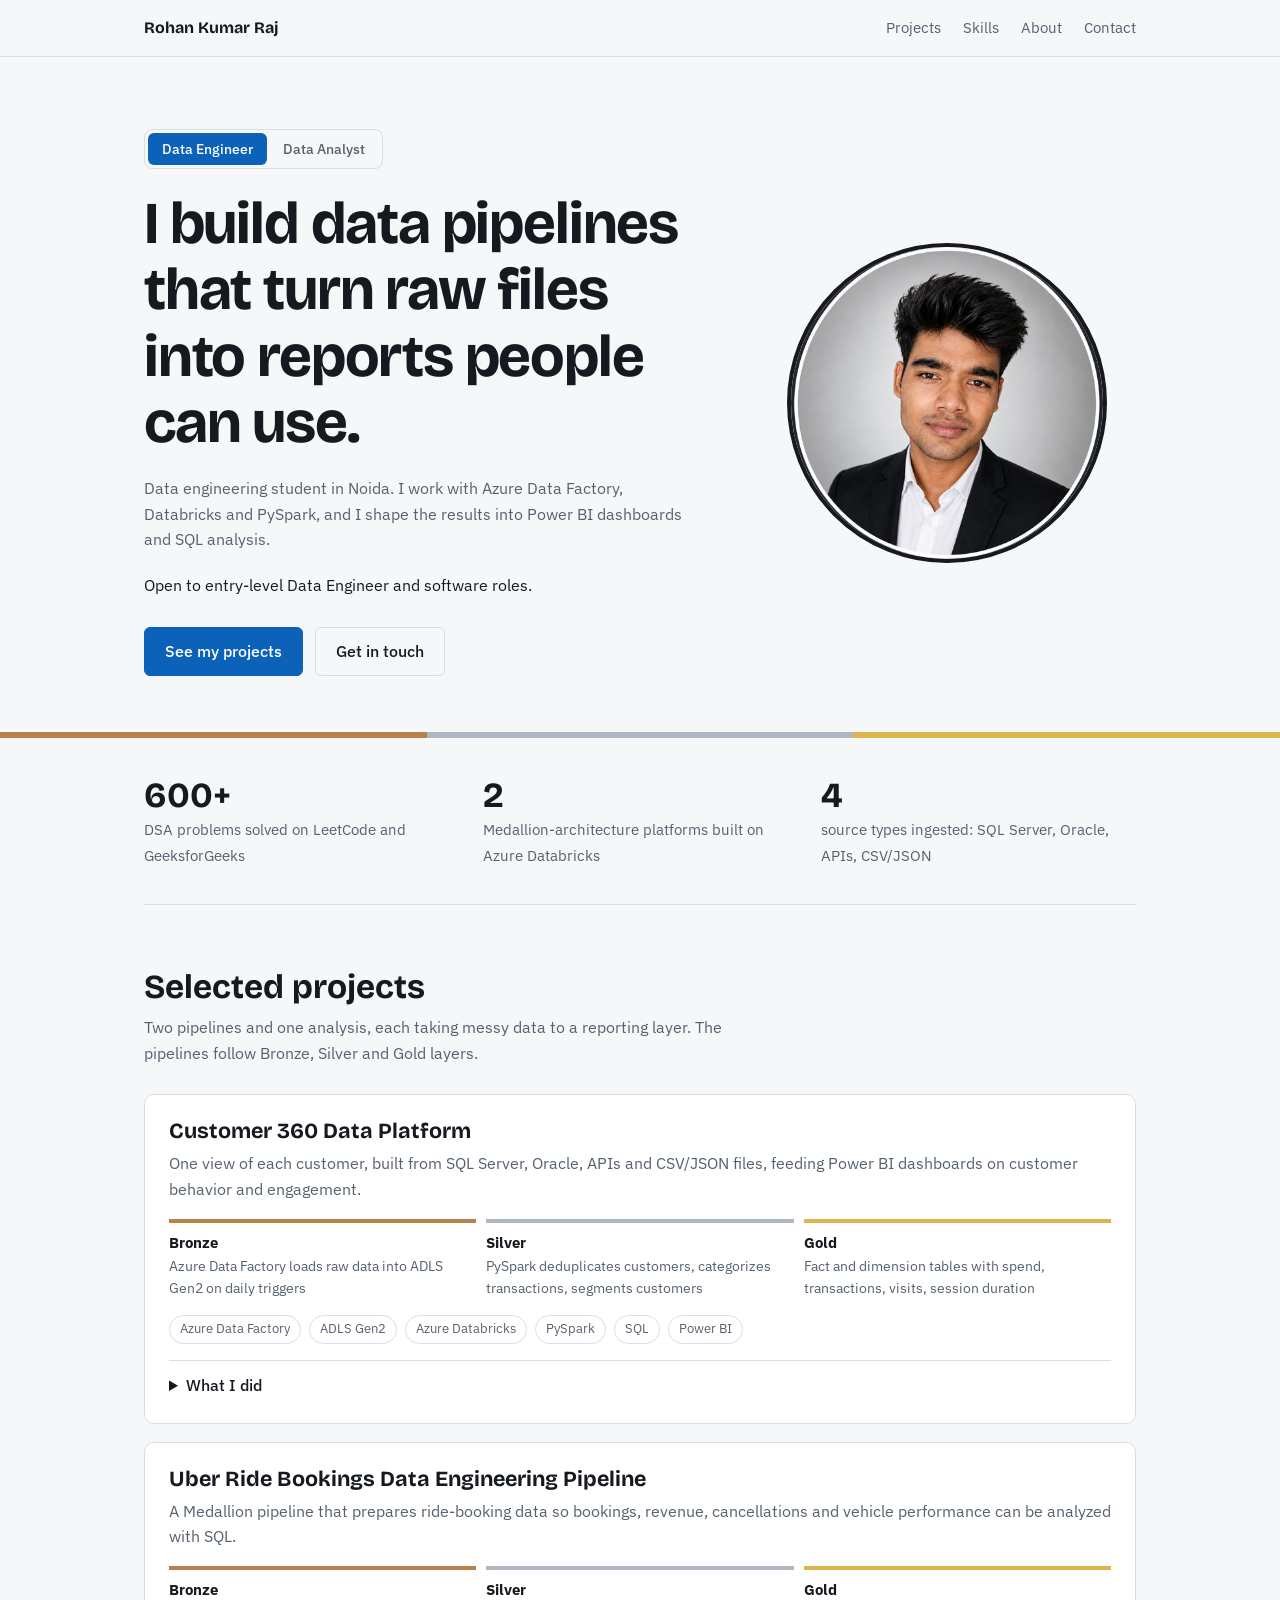
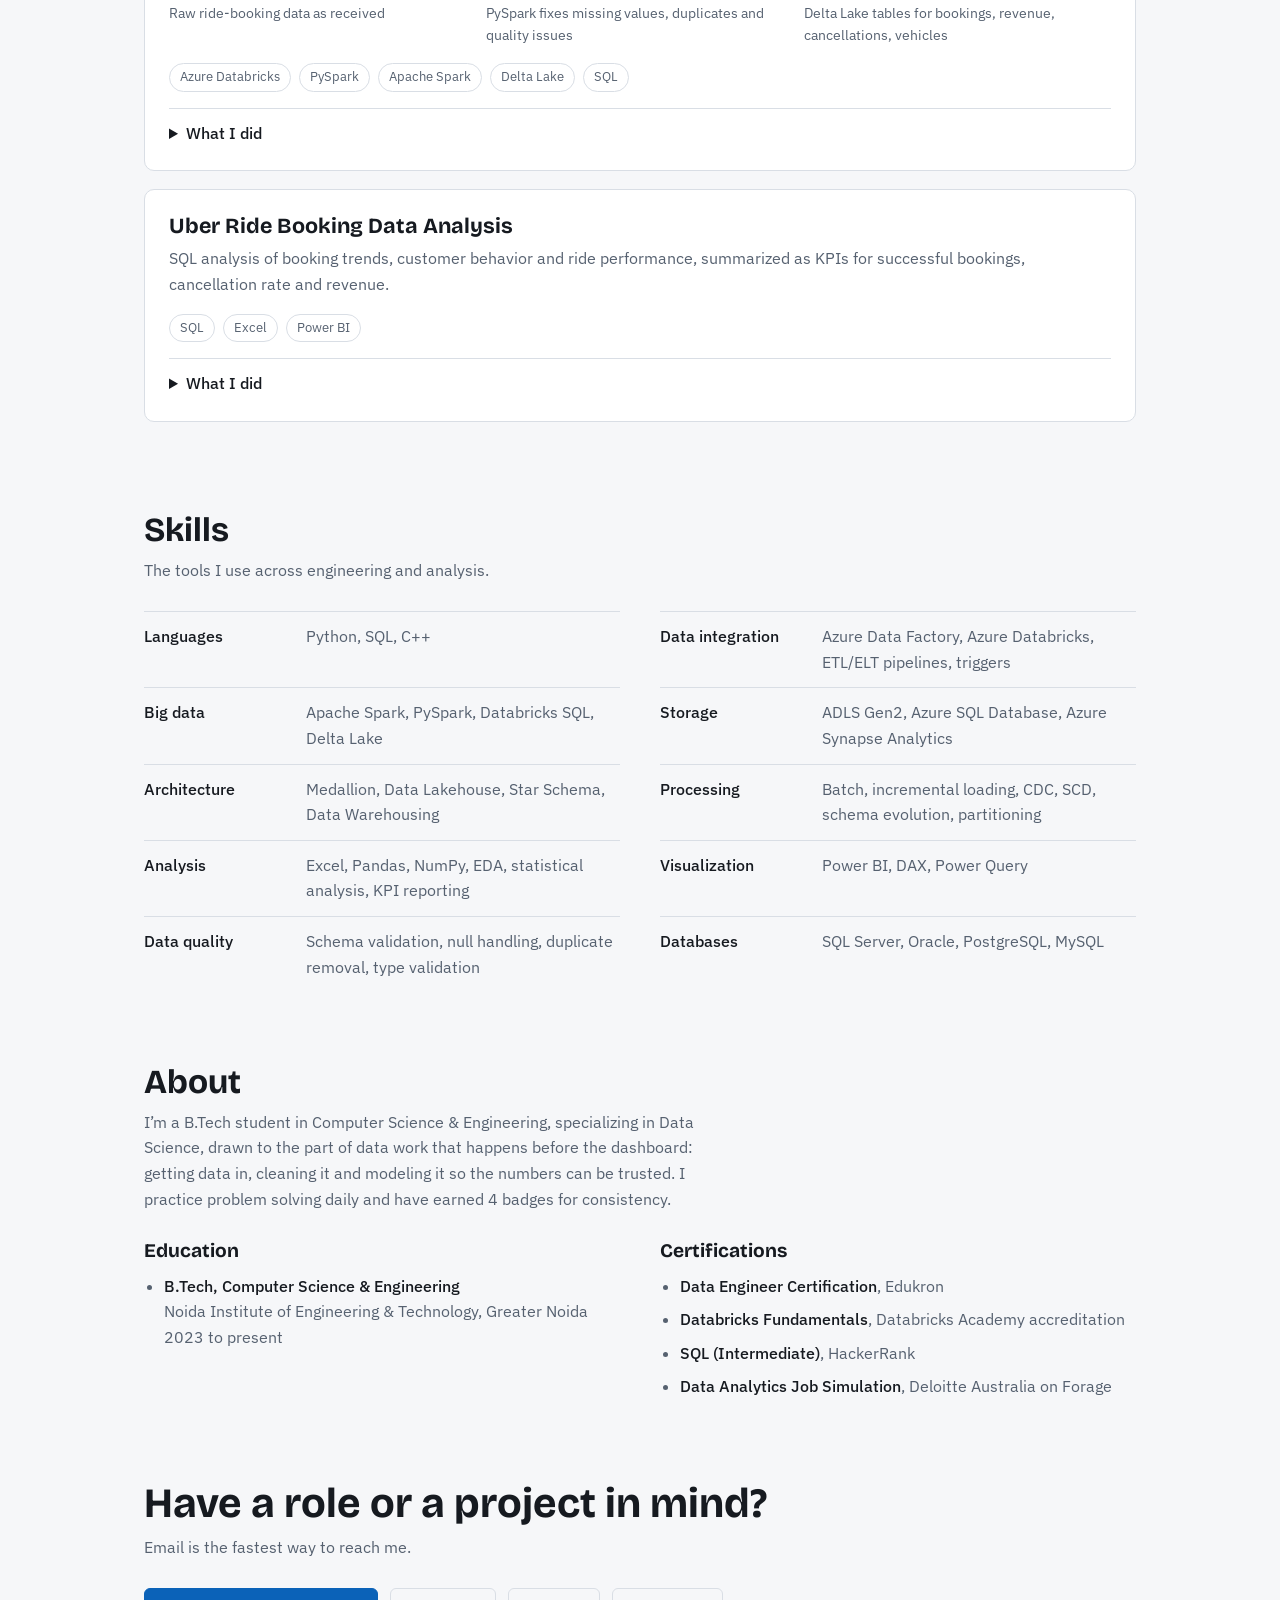
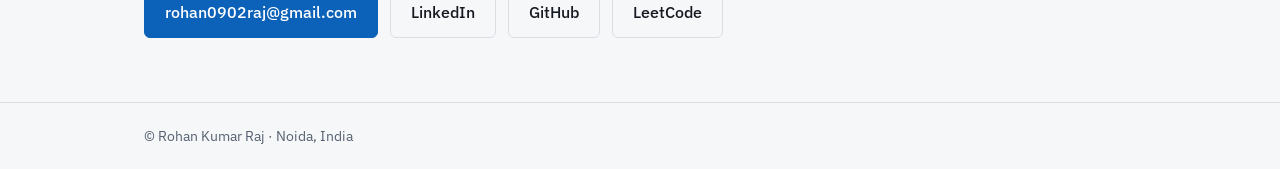
==== index.html @ 20a722bd "Add files via upload" ====
<!DOCTYPE html>
<html lang="en">
<head>
<meta charset="utf-8">
<meta name="viewport" content="width=device-width, initial-scale=1, viewport-fit=cover">
<title>Rohan Kumar Raj | Data Engineer</title>
<meta name="description" content="Rohan Kumar Raj, data engineering student building Azure and Databricks pipelines on Medallion architecture.">
<link rel="preconnect" href="https://fonts.googleapis.com">
<link href="https://fonts.googleapis.com/css2?family=Bricolage+Grotesque:wght@500;700&family=IBM+Plex+Sans:wght@400;500&display=swap" rel="stylesheet">
<style>
:root{--bg:#14171c;--surface:#1c2027;--line:#2c323b;--text:#e9ecf0;--muted:#9aa4b0;--accent:#7cc0ff;--bronze:#b9814a;--silver:#aeb8c4;--gold:#dcb54e;
box-sizing:border-box;padding-top:env(safe-area-inset-top,0px);padding-bottom:env(safe-area-inset-bottom,0px)}
@media(prefers-color-scheme:light){:root:not([data-theme="dark"]){--on-accent:#fff;--bg:#f6f7f9;--surface:#fff;--line:#d9dee5;--text:#161a20;--muted:#566170;--accent:#0b62b8}}
:root[data-theme="light"]{--on-accent:#fff;--bg:#f6f7f9;--surface:#fff;--line:#d9dee5;--text:#161a20;--muted:#566170;--accent:#0b62b8}
html{scroll-padding-top:70px;scroll-behavior:smooth}
*,*::before,*::after{box-sizing:inherit}
body{margin:0;background:var(--bg);color:var(--text);font:400 16px/1.6 "IBM Plex Sans",system-ui,sans-serif}
h1,h2,h3{font-family:"Bricolage Grotesque","IBM Plex Sans",sans-serif;line-height:1.12;margin:0}
a{color:inherit}
:focus-visible{outline:2px solid var(--accent);outline-offset:3px}
.wrap{max-width:1040px;margin:0 auto;padding:0 24px}
header{position:sticky;top:env(safe-area-inset-top,0px);background:var(--bg);border-bottom:1px solid var(--line);z-index:5}
header .wrap{display:flex;justify-content:space-between;align-items:center;height:56px}
nav{display:flex;gap:22px;font-size:15px}
nav a{text-decoration:none;color:var(--muted)}nav a:hover{color:var(--text)}
.logo{font-family:"Bricolage Grotesque",sans-serif;font-weight:700;text-decoration:none}
.hero{display:grid;grid-template-columns:1.5fr 1fr;gap:48px;align-items:center;padding:72px 0 56px}
.hero h1{font-size:clamp(2.2rem,5.2vw,3.7rem);font-weight:700;letter-spacing:-.02em}
.hero p{color:var(--muted);max-width:56ch;margin:20px 0 0}
.hero .open{color:var(--text)}
.btns{display:flex;gap:12px;margin-top:28px;flex-wrap:wrap}
.btn{padding:11px 20px;border-radius:6px;text-decoration:none;font-weight:500;border:1px solid var(--line)}
.btn.main{background:var(--accent);color:var(--on-accent,#0a1118);border-color:var(--accent)}
.photo{position:relative;justify-self:center;width:min(100%,320px)}
.photo img{width:100%;aspect-ratio:1;border-radius:50%;display:block;border:4px solid var(--text)}
.switch{display:inline-flex;border:1px solid var(--line);border-radius:8px;padding:3px;margin-bottom:22px;gap:2px}.switch button{font:500 14px "IBM Plex Sans",system-ui,sans-serif;color:var(--muted);background:none;border:0;padding:7px 14px;border-radius:6px;cursor:pointer}.switch button[aria-pressed=true]{background:var(--accent);color:var(--on-accent,#0a1118)}.ana{display:none}body[data-view=ana] .ana{display:revert}body[data-view=ana] .eng{display:none}.projs{display:flex;flex-direction:column}body[data-view=ana] .p-ana{order:-1}.bands{display:flex;height:6px}.bands i{flex:1}.bands i:nth-child(1){background:var(--bronze)}.bands i:nth-child(2){background:var(--silver)}.bands i:nth-child(3){background:var(--gold)}
.stats{display:grid;grid-template-columns:repeat(3,1fr);gap:24px;padding:36px 0;border-bottom:1px solid var(--line)}
.stats b{display:block;font:700 2.2rem "Bricolage Grotesque",sans-serif}
.stats span{color:var(--muted);font-size:15px}
section{padding:64px 0 8px}
h2{font-size:clamp(1.6rem,3vw,2.1rem);margin-bottom:8px}
.sub{color:var(--muted);margin:0 0 28px;max-width:60ch}
.proj{background:var(--surface);border:1px solid var(--line);border-radius:10px;padding:24px;margin-bottom:18px}
.proj h3{font-size:1.35rem}
.proj .out{color:var(--muted);margin:8px 0 16px}
.layers{display:grid;grid-template-columns:repeat(3,1fr);gap:10px;margin:0 0 16px}
.layers div{border-top:4px solid;padding:8px 0 0;font-size:14px;color:var(--muted)}
.layers b{display:block;color:var(--text);font-size:15px}
.layers .b{border-color:var(--bronze)}.layers .s{border-color:var(--silver)}.layers .g{border-color:var(--gold)}
.tags{display:flex;flex-wrap:wrap;gap:8px;list-style:none;padding:0;margin:0}
.tags li{font-size:13px;padding:3px 10px;border:1px solid var(--line);border-radius:99px;color:var(--muted)}
details{margin-top:16px;border-top:1px solid var(--line);padding-top:12px}
summary{cursor:pointer;font-weight:500}
details ul{margin:12px 0 0;padding-left:20px;color:var(--muted)}details li{margin-bottom:6px}
.skills{display:grid;grid-template-columns:repeat(2,1fr);gap:0 40px}
.skills div{display:grid;grid-template-columns:150px 1fr;gap:12px;padding:12px 0;border-top:1px solid var(--line)}
.skills dt{font-weight:500}.skills dd{margin:0;color:var(--muted)}
.two{display:grid;grid-template-columns:1fr 1fr;gap:40px}
.two h3{font-size:1.2rem;margin-bottom:12px}
.two ul{padding-left:20px;margin:0;color:var(--muted)}.two li{margin-bottom:8px}
.two li strong{color:var(--text);font-weight:500}
.contact{text-align:left;padding:64px 0}
.contact h2{font-size:clamp(1.8rem,3.6vw,2.6rem)}
footer{border-top:1px solid var(--line);padding:22px 0;color:var(--muted);font-size:14px}
@media(max-width:760px){.hero,.two,.skills{grid-template-columns:1fr}.hero{padding-top:40px}.photo{order:-1;width:200px;justify-self:start}.stats{grid-template-columns:1fr 1fr 1fr;gap:12px}.stats b{font-size:1.6rem}.skills div{grid-template-columns:120px 1fr}.layers{grid-template-columns:1fr}nav{gap:14px;font-size:14px}.logo{display:none}}
@media(prefers-reduced-motion:reduce){html{scroll-behavior:auto}}
</style>
</head>
<body>
<header><div class="wrap"><a class="logo" href="#top">Rohan Kumar Raj</a>
<nav aria-label="Main"><a href="#projects">Projects</a><a href="#skills">Skills</a><a href="#about">About</a><a href="#contact">Contact</a></nav></div></header>
<main id="top">
<div class="wrap">
<div class="hero">
<div>
<div class="switch" role="group" aria-label="Choose a view"><button type="button" data-v="eng" aria-pressed="true">Data Engineer</button><button type="button" data-v="ana" aria-pressed="false">Data Analyst</button></div>
<h1 class="eng">I build data pipelines that turn raw files into reports people can use.</h1>
<h1 class="ana">I turn raw data into KPIs and insights people can act on.</h1>
<p class="eng">Data engineering student in Noida. I work with Azure Data Factory, Databricks and PySpark, and I shape the results into Power BI dashboards and SQL analysis.</p>
<p class="ana">B.Tech student specializing in Data Science, based in Noida. I use SQL, Python and Power BI to clean data, explore it and report what it means.</p>
<p class="open eng">Open to entry-level Data Engineer and software roles.</p>
<p class="open ana">Open to entry-level Data Analyst roles.</p>
<div class="btns"><a class="btn main" href="#projects">See my projects</a><a class="btn" href="#contact">Get in touch</a></div>
</div>
<div class="photo"><img alt="Portrait of Rohan Kumar Raj" src="[data-uri]"></div>
</div>
</div>
<div class="bands" aria-hidden="true"><i></i><i></i><i></i></div>
<div class="wrap">
<div class="stats">
<div><b>600+</b><span>DSA problems solved on LeetCode and GeeksforGeeks</span></div>
<div><b>2</b><span>Medallion-architecture platforms built on Azure Databricks</span></div>
<div><b>4</b><span>source types ingested: SQL Server, Oracle, APIs, CSV/JSON</span></div>
</div>

<section id="projects">
<h2>Selected projects</h2>
<p class="sub">Two pipelines and one analysis, each taking messy data to a reporting layer. The pipelines follow Bronze, Silver and Gold layers.</p>
<div class="projs">

<article class="proj">
<h3>Customer 360 Data Platform</h3>
<p class="out">One view of each customer, built from SQL Server, Oracle, APIs and CSV/JSON files, feeding Power BI dashboards on customer behavior and engagement.</p>
<div class="layers">
<div class="b"><b>Bronze</b>Azure Data Factory loads raw data into ADLS Gen2 on daily triggers</div>
<div class="s"><b>Silver</b>PySpark deduplicates customers, categorizes transactions, segments customers</div>
<div class="g"><b>Gold</b>Fact and dimension tables with spend, transactions, visits, session duration</div>
</div>
<ul class="tags"><li>Azure Data Factory</li><li>ADLS Gen2</li><li>Azure Databricks</li><li>PySpark</li><li>SQL</li><li>Power BI</li></ul>
<details><summary>What I did</summary><ul>
<li>Built the end-to-end pipeline across four kinds of source systems.</li>
<li>Automated ingestion with ADF pipelines and daily triggers.</li>
<li>Added data quality checks: schema validation, null handling, duplicate removal, data type validation.</li>
<li>Connected the Gold layer to Power BI for customer behavior and engagement analysis.</li></ul></details>
</article>

<article class="proj">
<h3>Uber Ride Bookings Data Engineering Pipeline</h3>
<p class="out">A Medallion pipeline that prepares ride-booking data so bookings, revenue, cancellations and vehicle performance can be analyzed with SQL.</p>
<div class="layers">
<div class="b"><b>Bronze</b>Raw ride-booking data as received</div>
<div class="s"><b>Silver</b>PySpark fixes missing values, duplicates and quality issues</div>
<div class="g"><b>Gold</b>Delta Lake tables for bookings, revenue, cancellations, vehicles</div>
</div>
<ul class="tags"><li>Azure Databricks</li><li>PySpark</li><li>Apache Spark</li><li>Delta Lake</li><li>SQL</li></ul>
<details><summary>What I did</summary><ul>
<li>Cleaned the data with PySpark and stored each layer as Delta Lake tables.</li>
<li>Wrote SQL on the Gold tables to produce business insights.</li></ul></details>
</article>

<article class="proj p-ana">
<h3>Uber Ride Booking Data Analysis</h3>
<p class="out">SQL analysis of booking trends, customer behavior and ride performance, summarized as KPIs for successful bookings, cancellation rate and revenue.</p>
<ul class="tags"><li>SQL</li><li>Excel</li><li>Power BI</li></ul>
<details><summary>What I did</summary><ul>
<li>Cleaned missing values, duplicates and inconsistent records.</li>
<li>Used joins, aggregations and window functions on booking status, cancellations, revenue and ratings.</li>
<li>Found popular pickup and drop locations, cancellation patterns and revenue trends.</li>
<li>Defined KPIs to track successful bookings, cancellation rate and revenue.</li></ul></details>
</article>
</div>
</section>

<section id="skills">
<h2>Skills</h2>
<p class="sub">The tools I use across engineering and analysis.</p>
<dl class="skills" style="margin:0">
<div><dt>Languages</dt><dd>Python, SQL, C++</dd></div>
<div><dt>Data integration</dt><dd>Azure Data Factory, Azure Databricks, ETL/ELT pipelines, triggers</dd></div>
<div><dt>Big data</dt><dd>Apache Spark, PySpark, Databricks SQL, Delta Lake</dd></div>
<div><dt>Storage</dt><dd>ADLS Gen2, Azure SQL Database, Azure Synapse Analytics</dd></div>
<div><dt>Architecture</dt><dd>Medallion, Data Lakehouse, Star Schema, Data Warehousing</dd></div>
<div><dt>Processing</dt><dd>Batch, incremental loading, CDC, SCD, schema evolution, partitioning</dd></div>
<div><dt>Analysis</dt><dd>Excel, Pandas, NumPy, EDA, statistical analysis, KPI reporting</dd></div>
<div><dt>Visualization</dt><dd>Power BI, DAX, Power Query</dd></div>
<div><dt>Data quality</dt><dd>Schema validation, null handling, duplicate removal, type validation</dd></div>
<div><dt>Databases</dt><dd>SQL Server, Oracle, PostgreSQL, MySQL</dd></div>
</dl>
</section>

<section id="about">
<h2>About</h2>
<p class="sub">I’m a B.Tech student in Computer Science &amp; Engineering, specializing in Data Science, drawn to the part of data work that happens before the dashboard: getting data in, cleaning it and modeling it so the numbers can be trusted. I practice problem solving daily and have earned 4 badges for consistency.</p>
<div class="two">
<div><h3>Education</h3><ul><li><strong>B.Tech, Computer Science &amp; Engineering</strong><br>Noida Institute of Engineering &amp; Technology, Greater Noida<br>2023 to present</li></ul></div>
<div><h3>Certifications</h3><ul>
<li><strong>Data Engineer Certification</strong>, Edukron</li>
<li><strong>Databricks Fundamentals</strong>, Databricks Academy accreditation</li>
<li><strong>SQL (Intermediate)</strong>, HackerRank</li>
<li><strong>Data Analytics Job Simulation</strong>, Deloitte Australia on Forage</li></ul></div>
</div>
</section>

<section class="contact" id="contact">
<h2>Have a role or a project in mind?</h2>
<p class="sub">Email is the fastest way to reach me.</p>
<div class="btns">
<a class="btn main" href="mailto:rohan0902raj@gmail.com">rohan0902raj@gmail.com</a>
<a class="btn" href="https://www.linkedin.com/in/rohan-kumar-raj-4900a1418" target="_blank" rel="noopener">LinkedIn</a>
<a class="btn" href="https://github.com/rohanRaj-py" target="_blank" rel="noopener">GitHub</a>
<a class="btn" href="https://leetcode.com/u/sparta_100" target="_blank" rel="noopener">LeetCode</a>
</div>
</section>
</div>
</main>
<script>
document.querySelectorAll('.switch button').forEach(function(b){b.addEventListener('click',function(){document.body.dataset.view=b.dataset.v;document.querySelectorAll('.switch button').forEach(function(x){x.setAttribute('aria-pressed',x===b)})})});
document.body.dataset.view='eng';
</script>
<footer><div class="wrap">© Rohan Kumar Raj · Noida, India</div></footer>
</body>
</html>
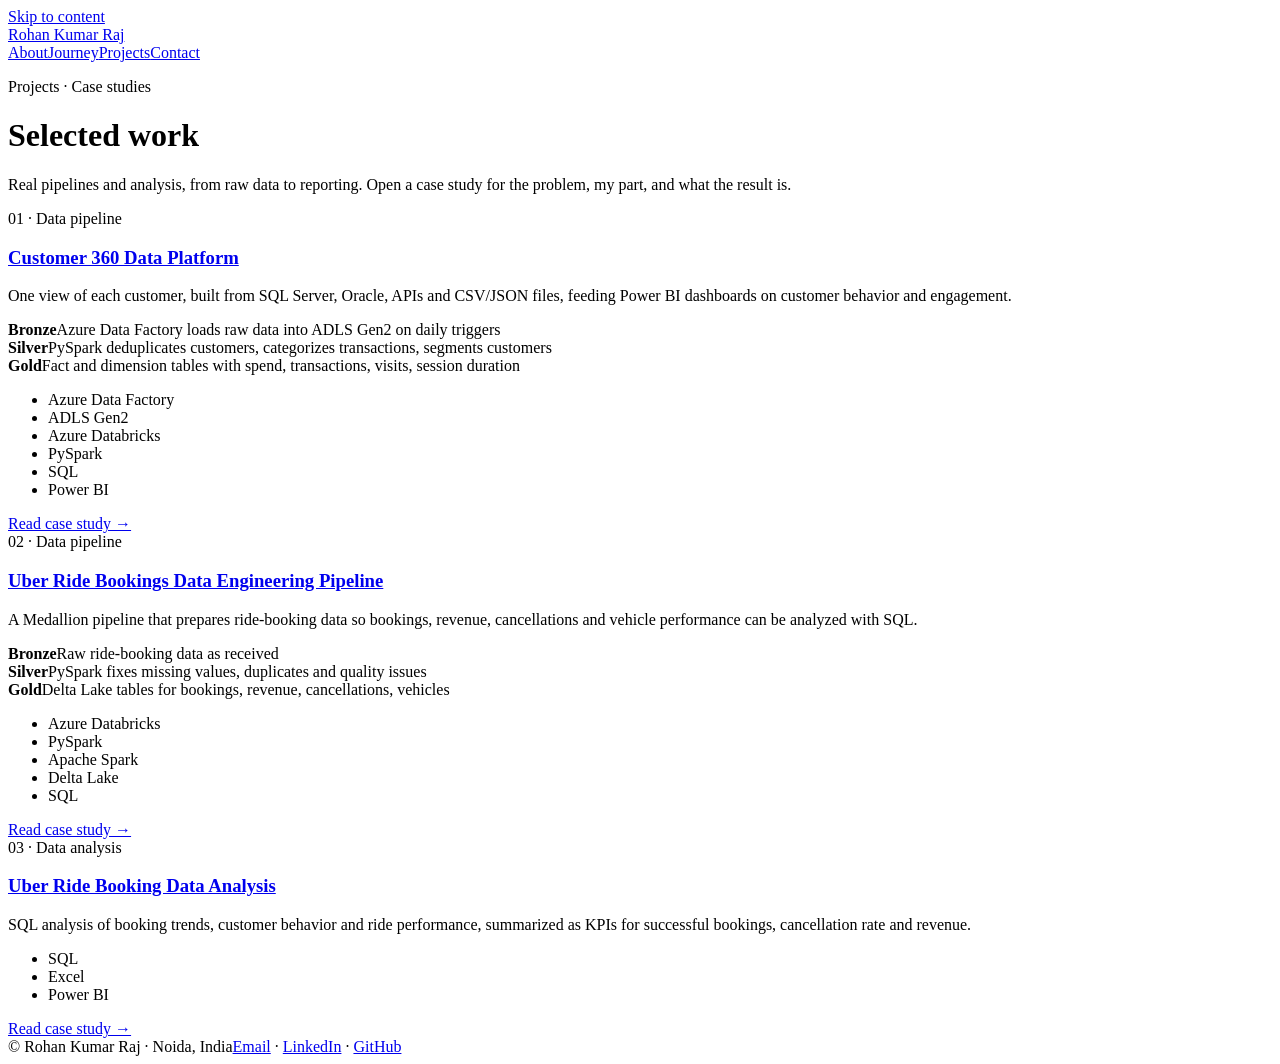
==== commit 500ec660: "Add files via upload" ====
--- a/index.html
+++ b/index.html
@@ -3,190 +3,49 @@
 <head>
 <meta charset="utf-8">
 <meta name="viewport" content="width=device-width, initial-scale=1, viewport-fit=cover">
-<title>Rohan Kumar Raj | Data Engineer</title>
-<meta name="description" content="Rohan Kumar Raj, data engineering student building Azure and Databricks pipelines on Medallion architecture.">
+<title>Projects | Rohan Kumar Raj</title>
+<meta name="description" content="Data engineering and analysis case studies by Rohan Kumar Raj.">
+<meta name="theme-color" content="#14171c">
+<meta property="og:title" content="Projects | Rohan Kumar Raj">
+<meta property="og:description" content="Data engineering and analysis case studies by Rohan Kumar Raj.">
+<meta property="og:type" content="website">
 <link rel="preconnect" href="https://fonts.googleapis.com">
 <link href="https://fonts.googleapis.com/css2?family=Bricolage+Grotesque:wght@500;700&family=IBM+Plex+Sans:wght@400;500&display=swap" rel="stylesheet">
-<style>
-:root{--bg:#14171c;--surface:#1c2027;--line:#2c323b;--text:#e9ecf0;--muted:#9aa4b0;--accent:#7cc0ff;--bronze:#b9814a;--silver:#aeb8c4;--gold:#dcb54e;
-box-sizing:border-box;padding-top:env(safe-area-inset-top,0px);padding-bottom:env(safe-area-inset-bottom,0px)}
-@media(prefers-color-scheme:light){:root:not([data-theme="dark"]){--on-accent:#fff;--bg:#f6f7f9;--surface:#fff;--line:#d9dee5;--text:#161a20;--muted:#566170;--accent:#0b62b8}}
-:root[data-theme="light"]{--on-accent:#fff;--bg:#f6f7f9;--surface:#fff;--line:#d9dee5;--text:#161a20;--muted:#566170;--accent:#0b62b8}
-html{scroll-padding-top:70px;scroll-behavior:smooth}
-*,*::before,*::after{box-sizing:inherit}
-body{margin:0;background:var(--bg);color:var(--text);font:400 16px/1.6 "IBM Plex Sans",system-ui,sans-serif}
-h1,h2,h3{font-family:"Bricolage Grotesque","IBM Plex Sans",sans-serif;line-height:1.12;margin:0}
-a{color:inherit}
-:focus-visible{outline:2px solid var(--accent);outline-offset:3px}
-.wrap{max-width:1040px;margin:0 auto;padding:0 24px}
-header{position:sticky;top:env(safe-area-inset-top,0px);background:var(--bg);border-bottom:1px solid var(--line);z-index:5}
-header .wrap{display:flex;justify-content:space-between;align-items:center;height:56px}
-nav{display:flex;gap:22px;font-size:15px}
-nav a{text-decoration:none;color:var(--muted)}nav a:hover{color:var(--text)}
-.logo{font-family:"Bricolage Grotesque",sans-serif;font-weight:700;text-decoration:none}
-.hero{display:grid;grid-template-columns:1.5fr 1fr;gap:48px;align-items:center;padding:72px 0 56px}
-.hero h1{font-size:clamp(2.2rem,5.2vw,3.7rem);font-weight:700;letter-spacing:-.02em}
-.hero p{color:var(--muted);max-width:56ch;margin:20px 0 0}
-.hero .open{color:var(--text)}
-.btns{display:flex;gap:12px;margin-top:28px;flex-wrap:wrap}
-.btn{padding:11px 20px;border-radius:6px;text-decoration:none;font-weight:500;border:1px solid var(--line)}
-.btn.main{background:var(--accent);color:var(--on-accent,#0a1118);border-color:var(--accent)}
-.photo{position:relative;justify-self:center;width:min(100%,320px)}
-.photo img{width:100%;aspect-ratio:1;border-radius:50%;display:block;border:4px solid var(--text)}
-.switch{display:inline-flex;border:1px solid var(--line);border-radius:8px;padding:3px;margin-bottom:22px;gap:2px}.switch button{font:500 14px "IBM Plex Sans",system-ui,sans-serif;color:var(--muted);background:none;border:0;padding:7px 14px;border-radius:6px;cursor:pointer}.switch button[aria-pressed=true]{background:var(--accent);color:var(--on-accent,#0a1118)}.ana{display:none}body[data-view=ana] .ana{display:revert}body[data-view=ana] .eng{display:none}.projs{display:flex;flex-direction:column}body[data-view=ana] .p-ana{order:-1}.bands{display:flex;height:6px}.bands i{flex:1}.bands i:nth-child(1){background:var(--bronze)}.bands i:nth-child(2){background:var(--silver)}.bands i:nth-child(3){background:var(--gold)}
-.stats{display:grid;grid-template-columns:repeat(3,1fr);gap:24px;padding:36px 0;border-bottom:1px solid var(--line)}
-.stats b{display:block;font:700 2.2rem "Bricolage Grotesque",sans-serif}
-.stats span{color:var(--muted);font-size:15px}
-section{padding:64px 0 8px}
-h2{font-size:clamp(1.6rem,3vw,2.1rem);margin-bottom:8px}
-.sub{color:var(--muted);margin:0 0 28px;max-width:60ch}
-.proj{background:var(--surface);border:1px solid var(--line);border-radius:10px;padding:24px;margin-bottom:18px}
-.proj h3{font-size:1.35rem}
-.proj .out{color:var(--muted);margin:8px 0 16px}
-.layers{display:grid;grid-template-columns:repeat(3,1fr);gap:10px;margin:0 0 16px}
-.layers div{border-top:4px solid;padding:8px 0 0;font-size:14px;color:var(--muted)}
-.layers b{display:block;color:var(--text);font-size:15px}
-.layers .b{border-color:var(--bronze)}.layers .s{border-color:var(--silver)}.layers .g{border-color:var(--gold)}
-.tags{display:flex;flex-wrap:wrap;gap:8px;list-style:none;padding:0;margin:0}
-.tags li{font-size:13px;padding:3px 10px;border:1px solid var(--line);border-radius:99px;color:var(--muted)}
-details{margin-top:16px;border-top:1px solid var(--line);padding-top:12px}
-summary{cursor:pointer;font-weight:500}
-details ul{margin:12px 0 0;padding-left:20px;color:var(--muted)}details li{margin-bottom:6px}
-.skills{display:grid;grid-template-columns:repeat(2,1fr);gap:0 40px}
-.skills div{display:grid;grid-template-columns:150px 1fr;gap:12px;padding:12px 0;border-top:1px solid var(--line)}
-.skills dt{font-weight:500}.skills dd{margin:0;color:var(--muted)}
-.two{display:grid;grid-template-columns:1fr 1fr;gap:40px}
-.two h3{font-size:1.2rem;margin-bottom:12px}
-.two ul{padding-left:20px;margin:0;color:var(--muted)}.two li{margin-bottom:8px}
-.two li strong{color:var(--text);font-weight:500}
-.contact{text-align:left;padding:64px 0}
-.contact h2{font-size:clamp(1.8rem,3.6vw,2.6rem)}
-footer{border-top:1px solid var(--line);padding:22px 0;color:var(--muted);font-size:14px}
-@media(max-width:760px){.hero,.two,.skills{grid-template-columns:1fr}.hero{padding-top:40px}.photo{order:-1;width:200px;justify-self:start}.stats{grid-template-columns:1fr 1fr 1fr;gap:12px}.stats b{font-size:1.6rem}.skills div{grid-template-columns:120px 1fr}.layers{grid-template-columns:1fr}nav{gap:14px;font-size:14px}.logo{display:none}}
-@media(prefers-reduced-motion:reduce){html{scroll-behavior:auto}}
-</style>
+<link rel="stylesheet" href="../assets/style.css">
 </head>
 <body>
-<header><div class="wrap"><a class="logo" href="#top">Rohan Kumar Raj</a>
-<nav aria-label="Main"><a href="#projects">Projects</a><a href="#skills">Skills</a><a href="#about">About</a><a href="#contact">Contact</a></nav></div></header>
-<main id="top">
+<a class="skip" href="#main">Skip to content</a>
+<header><div class="wrap"><a class="logo" href="../">Rohan Kumar Raj</a>
+<nav aria-label="Main"><a href="../about/">About</a><a href="../journey/">Journey</a><a href="../projects/" aria-current="page">Projects</a><a href="../contact/">Contact</a></nav></div></header>
+<main id="main">
 <div class="wrap">
-<div class="hero">
-<div>
-<div class="switch" role="group" aria-label="Choose a view"><button type="button" data-v="eng" aria-pressed="true">Data Engineer</button><button type="button" data-v="ana" aria-pressed="false">Data Analyst</button></div>
-<h1 class="eng">I build data pipelines that turn raw files into reports people can use.</h1>
-<h1 class="ana">I turn raw data into KPIs and insights people can act on.</h1>
-<p class="eng">Data engineering student in Noida. I work with Azure Data Factory, Databricks and PySpark, and I shape the results into Power BI dashboards and SQL analysis.</p>
-<p class="ana">B.Tech student specializing in Data Science, based in Noida. I use SQL, Python and Power BI to clean data, explore it and report what it means.</p>
-<p class="open eng">Open to entry-level Data Engineer and software roles.</p>
-<p class="open ana">Open to entry-level Data Analyst roles.</p>
-<div class="btns"><a class="btn main" href="#projects">See my projects</a><a class="btn" href="#contact">Get in touch</a></div>
-</div>
-<div class="photo"><img alt="Portrait of Rohan Kumar Raj" src="[data-uri]"></div>
-</div>
-</div>
-<div class="bands" aria-hidden="true"><i></i><i></i><i></i></div>
-<div class="wrap">
-<div class="stats">
-<div><b>600+</b><span>DSA problems solved on LeetCode and GeeksforGeeks</span></div>
-<div><b>2</b><span>Medallion-architecture platforms built on Azure Databricks</span></div>
-<div><b>4</b><span>source types ingested: SQL Server, Oracle, APIs, CSV/JSON</span></div>
-</div>
-
-<section id="projects">
-<h2>Selected projects</h2>
-<p class="sub">Two pipelines and one analysis, each taking messy data to a reporting layer. The pipelines follow Bronze, Silver and Gold layers.</p>
-<div class="projs">
-
-<article class="proj">
-<h3>Customer 360 Data Platform</h3>
+<div class="pagehead"><p class="eyebrow">Projects · Case studies</p>
+<h1>Selected work</h1>
+<p>Real pipelines and analysis, from raw data to reporting. Open a case study for the problem, my part, and what the result is.</p></div>
+<section>
+<div class="projs"><article class="proj">
+<span class="num">01 · Data pipeline</span>
+<h3><a href="../projects/customer-360-data-platform/">Customer 360 Data Platform</a></h3>
 <p class="out">One view of each customer, built from SQL Server, Oracle, APIs and CSV/JSON files, feeding Power BI dashboards on customer behavior and engagement.</p>
-<div class="layers">
-<div class="b"><b>Bronze</b>Azure Data Factory loads raw data into ADLS Gen2 on daily triggers</div>
-<div class="s"><b>Silver</b>PySpark deduplicates customers, categorizes transactions, segments customers</div>
-<div class="g"><b>Gold</b>Fact and dimension tables with spend, transactions, visits, session duration</div>
-</div>
-<ul class="tags"><li>Azure Data Factory</li><li>ADLS Gen2</li><li>Azure Databricks</li><li>PySpark</li><li>SQL</li><li>Power BI</li></ul>
-<details><summary>What I did</summary><ul>
-<li>Built the end-to-end pipeline across four kinds of source systems.</li>
-<li>Automated ingestion with ADF pipelines and daily triggers.</li>
-<li>Added data quality checks: schema validation, null handling, duplicate removal, data type validation.</li>
-<li>Connected the Gold layer to Power BI for customer behavior and engagement analysis.</li></ul></details>
-</article>
-
-<article class="proj">
-<h3>Uber Ride Bookings Data Engineering Pipeline</h3>
+<div class="layers"><div class="b"><b>Bronze</b>Azure Data Factory loads raw data into ADLS Gen2 on daily triggers</div><div class="s"><b>Silver</b>PySpark deduplicates customers, categorizes transactions, segments customers</div><div class="g"><b>Gold</b>Fact and dimension tables with spend, transactions, visits, session duration</div></div><ul class="tags"><li>Azure Data Factory</li><li>ADLS Gen2</li><li>Azure Databricks</li><li>PySpark</li><li>SQL</li><li>Power BI</li></ul>
+<a class="more" href="../projects/customer-360-data-platform/">Read case study →</a>
+</article><article class="proj">
+<span class="num">02 · Data pipeline</span>
+<h3><a href="../projects/uber-ride-bookings-pipeline/">Uber Ride Bookings Data Engineering Pipeline</a></h3>
 <p class="out">A Medallion pipeline that prepares ride-booking data so bookings, revenue, cancellations and vehicle performance can be analyzed with SQL.</p>
-<div class="layers">
-<div class="b"><b>Bronze</b>Raw ride-booking data as received</div>
-<div class="s"><b>Silver</b>PySpark fixes missing values, duplicates and quality issues</div>
-<div class="g"><b>Gold</b>Delta Lake tables for bookings, revenue, cancellations, vehicles</div>
-</div>
-<ul class="tags"><li>Azure Databricks</li><li>PySpark</li><li>Apache Spark</li><li>Delta Lake</li><li>SQL</li></ul>
-<details><summary>What I did</summary><ul>
-<li>Cleaned the data with PySpark and stored each layer as Delta Lake tables.</li>
-<li>Wrote SQL on the Gold tables to produce business insights.</li></ul></details>
-</article>
-
-<article class="proj p-ana">
-<h3>Uber Ride Booking Data Analysis</h3>
+<div class="layers"><div class="b"><b>Bronze</b>Raw ride-booking data as received</div><div class="s"><b>Silver</b>PySpark fixes missing values, duplicates and quality issues</div><div class="g"><b>Gold</b>Delta Lake tables for bookings, revenue, cancellations, vehicles</div></div><ul class="tags"><li>Azure Databricks</li><li>PySpark</li><li>Apache Spark</li><li>Delta Lake</li><li>SQL</li></ul>
+<a class="more" href="../projects/uber-ride-bookings-pipeline/">Read case study →</a>
+</article><article class="proj p-ana">
+<span class="num">03 · Data analysis</span>
+<h3><a href="../projects/uber-ride-booking-analysis/">Uber Ride Booking Data Analysis</a></h3>
 <p class="out">SQL analysis of booking trends, customer behavior and ride performance, summarized as KPIs for successful bookings, cancellation rate and revenue.</p>
 <ul class="tags"><li>SQL</li><li>Excel</li><li>Power BI</li></ul>
-<details><summary>What I did</summary><ul>
-<li>Cleaned missing values, duplicates and inconsistent records.</li>
-<li>Used joins, aggregations and window functions on booking status, cancellations, revenue and ratings.</li>
-<li>Found popular pickup and drop locations, cancellation patterns and revenue trends.</li>
-<li>Defined KPIs to track successful bookings, cancellation rate and revenue.</li></ul></details>
-</article>
-</div>
-</section>
-
-<section id="skills">
-<h2>Skills</h2>
-<p class="sub">The tools I use across engineering and analysis.</p>
-<dl class="skills" style="margin:0">
-<div><dt>Languages</dt><dd>Python, SQL, C++</dd></div>
-<div><dt>Data integration</dt><dd>Azure Data Factory, Azure Databricks, ETL/ELT pipelines, triggers</dd></div>
-<div><dt>Big data</dt><dd>Apache Spark, PySpark, Databricks SQL, Delta Lake</dd></div>
-<div><dt>Storage</dt><dd>ADLS Gen2, Azure SQL Database, Azure Synapse Analytics</dd></div>
-<div><dt>Architecture</dt><dd>Medallion, Data Lakehouse, Star Schema, Data Warehousing</dd></div>
-<div><dt>Processing</dt><dd>Batch, incremental loading, CDC, SCD, schema evolution, partitioning</dd></div>
-<div><dt>Analysis</dt><dd>Excel, Pandas, NumPy, EDA, statistical analysis, KPI reporting</dd></div>
-<div><dt>Visualization</dt><dd>Power BI, DAX, Power Query</dd></div>
-<div><dt>Data quality</dt><dd>Schema validation, null handling, duplicate removal, type validation</dd></div>
-<div><dt>Databases</dt><dd>SQL Server, Oracle, PostgreSQL, MySQL</dd></div>
-</dl>
-</section>
-
-<section id="about">
-<h2>About</h2>
-<p class="sub">I’m a B.Tech student in Computer Science &amp; Engineering, specializing in Data Science, drawn to the part of data work that happens before the dashboard: getting data in, cleaning it and modeling it so the numbers can be trusted. I practice problem solving daily and have earned 4 badges for consistency.</p>
-<div class="two">
-<div><h3>Education</h3><ul><li><strong>B.Tech, Computer Science &amp; Engineering</strong><br>Noida Institute of Engineering &amp; Technology, Greater Noida<br>2023 to present</li></ul></div>
-<div><h3>Certifications</h3><ul>
-<li><strong>Data Engineer Certification</strong>, Edukron</li>
-<li><strong>Databricks Fundamentals</strong>, Databricks Academy accreditation</li>
-<li><strong>SQL (Intermediate)</strong>, HackerRank</li>
-<li><strong>Data Analytics Job Simulation</strong>, Deloitte Australia on Forage</li></ul></div>
-</div>
-</section>
-
-<section class="contact" id="contact">
-<h2>Have a role or a project in mind?</h2>
-<p class="sub">Email is the fastest way to reach me.</p>
-<div class="btns">
-<a class="btn main" href="mailto:rohan0902raj@gmail.com">rohan0902raj@gmail.com</a>
-<a class="btn" href="https://www.linkedin.com/in/rohan-kumar-raj-4900a1418" target="_blank" rel="noopener">LinkedIn</a>
-<a class="btn" href="https://github.com/rohanRaj-py" target="_blank" rel="noopener">GitHub</a>
-<a class="btn" href="https://leetcode.com/u/sparta_100" target="_blank" rel="noopener">LeetCode</a>
-</div>
+<a class="more" href="../projects/uber-ride-booking-analysis/">Read case study →</a>
+</article></div>
 </section>
 </div>
 </main>
-<script>
-document.querySelectorAll('.switch button').forEach(function(b){b.addEventListener('click',function(){document.body.dataset.view=b.dataset.v;document.querySelectorAll('.switch button').forEach(function(x){x.setAttribute('aria-pressed',x===b)})})});
-document.body.dataset.view='eng';
-</script>
-<footer><div class="wrap">© Rohan Kumar Raj · Noida, India</div></footer>
+<footer><div class="wrap"><span>© Rohan Kumar Raj · Noida, India</span><span><a href="mailto:rohan0902raj@gmail.com">Email</a> · <a href="https://www.linkedin.com/in/rohan-kumar-raj-4900a1418" target="_blank" rel="noopener">LinkedIn</a> · <a href="https://github.com/rohanRaj-py" target="_blank" rel="noopener">GitHub</a></span></div></footer>
+<script src="../assets/site.js"></script>
 </body>
 </html>
